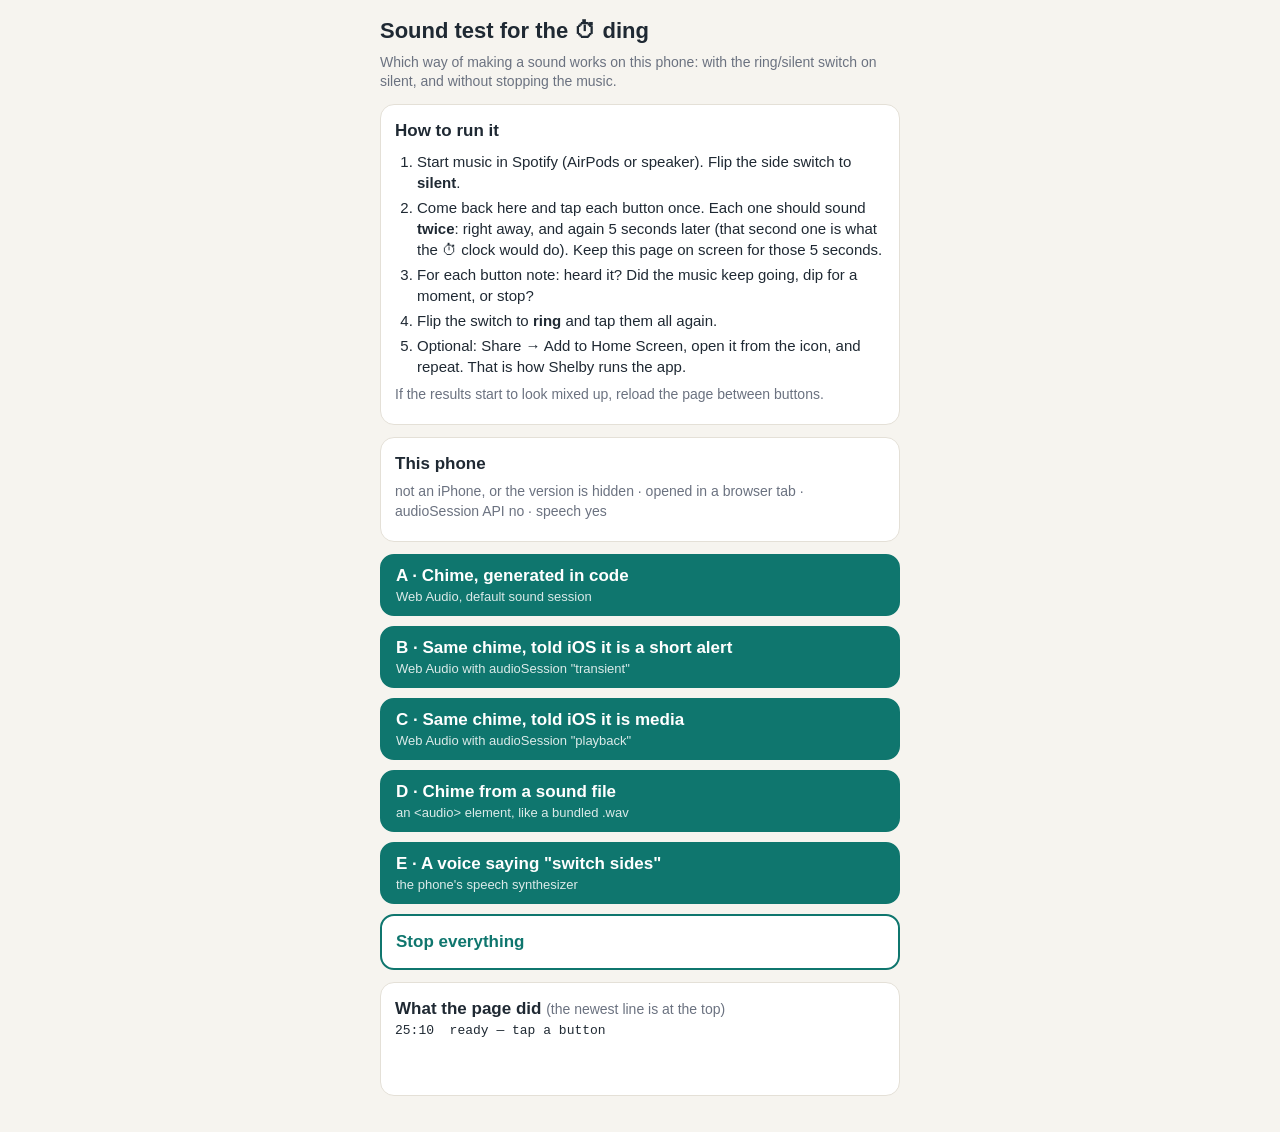
==== sound-test.html @ de1db7de "Add sound-test.html: a one-off page to pick the ⏱ ding sound route on Shelby's phone Five buttons, e" ====
<!doctype html>
<html lang="en">
<head>
  <meta charset="utf-8">
  <meta name="viewport" content="width=device-width, initial-scale=1, maximum-scale=1, user-scalable=no, viewport-fit=cover">
  <title>Sound test</title>
  <!-- Add to Home Screen works, so the same test can be run the way Shelby runs the app -->
  <meta name="apple-mobile-web-app-capable" content="yes">
  <meta name="apple-mobile-web-app-title" content="Sound test">
  <meta name="theme-color" content="#0f766e">
  <style>
    :root { --bg: #f6f4ef; --card: #fff; --text: #1f2933; --muted: #6b7280; --line: #e4e0d7; --accent: #0f766e; --ink: #fff; }
    @media (prefers-color-scheme: dark) {
      :root { --bg: #111417; --card: #1b1f24; --text: #eef0f2; --muted: #9aa3ad; --line: #2b323a; --accent: #2dd4bf; --ink: #06211e; }
    }
    * { box-sizing: border-box; }
    body { margin: 0; padding: calc(env(safe-area-inset-top, 0px) + 16px) 16px calc(env(safe-area-inset-bottom, 0px) + 24px);
           font: 17px/1.4 -apple-system, BlinkMacSystemFont, "Segoe UI", Roboto, Helvetica, Arial, sans-serif; color: var(--text); background: var(--bg); }
    main { max-width: 520px; margin: 0 auto; }
    h1 { font-size: 22px; margin: 0 0 4px; }
    p { margin: 6px 0; }
    .muted { color: var(--muted); font-size: 14px; }
    ol { padding-left: 22px; margin: 8px 0; font-size: 15px; }
    li { margin: 4px 0; }
    .card { background: var(--card); border: 1px solid var(--line); border-radius: 14px; padding: 14px; margin: 12px 0; }
    .btn { display: block; width: 100%; min-height: 56px; margin: 10px 0; padding: 8px 14px; border: 2px solid var(--accent); border-radius: 14px;
           background: var(--accent); color: var(--ink); font: inherit; font-weight: 700; text-align: left; }
    .btn small { display: block; font-weight: 400; font-size: 13px; opacity: 0.85; }
    .btn:disabled { opacity: 0.45; }
    .btn.ghost { background: var(--card); color: var(--accent); }
    #log { font: 13px/1.5 ui-monospace, Menlo, Consolas, monospace; white-space: pre-wrap; margin: 0; min-height: 60px; }
    .ok { color: #15803d; } .bad { color: #b91c1c; }
    @media (prefers-color-scheme: dark) { .ok { color: #4ade80; } .bad { color: #f87171; } }
  </style>
</head>
<body>
<main>
  <h1>Sound test for the ⏱ ding</h1>
  <p class="muted">Which way of making a sound works on this phone: with the ring/silent switch on silent, and without stopping the music.</p>

  <div class="card">
    <strong>How to run it</strong>
    <ol>
      <li>Start music in Spotify (AirPods or speaker). Flip the side switch to <strong>silent</strong>.</li>
      <li>Come back here and tap each button once. Each one should sound <strong>twice</strong>: right away, and again 5 seconds later (that second one is what the ⏱ clock would do). Keep this page on screen for those 5 seconds.</li>
      <li>For each button note: heard it? Did the music keep going, dip for a moment, or stop?</li>
      <li>Flip the switch to <strong>ring</strong> and tap them all again.</li>
      <li>Optional: Share → Add to Home Screen, open it from the icon, and repeat. That is how Shelby runs the app.</li>
    </ol>
    <p class="muted">If the results start to look mixed up, reload the page between buttons.</p>
  </div>

  <div class="card">
    <strong>This phone</strong>
    <p class="muted" id="info">…</p>
  </div>

  <button type="button" class="btn" data-test="webaudio">A · Chime, generated in code<small>Web Audio, default sound session</small></button>
  <button type="button" class="btn" data-test="transient">B · Same chime, told iOS it is a short alert<small>Web Audio with audioSession "transient"</small></button>
  <button type="button" class="btn" data-test="playback">C · Same chime, told iOS it is media<small>Web Audio with audioSession "playback"</small></button>
  <button type="button" class="btn" data-test="file">D · Chime from a sound file<small>an &lt;audio&gt; element, like a bundled .wav</small></button>
  <button type="button" class="btn" data-test="speech">E · A voice saying "switch sides"<small>the phone's speech synthesizer</small></button>
  <button type="button" class="btn ghost" data-test="stop">Stop everything</button>

  <div class="card">
    <strong>What the page did</strong> <span class="muted">(the newest line is at the top)</span>
    <pre id="log"></pre>
  </div>
</main>

<script>
(function () {
  'use strict';
  const logEl = document.getElementById('log');
  const lines = [];
  function log(msg, cls) {
    const t = new Date();
    const stamp = String(t.getMinutes()).padStart(2, '0') + ':' + String(t.getSeconds()).padStart(2, '0');
    lines.unshift('<span class="' + (cls || '') + '">' + stamp + '  ' + msg + '</span>');
    logEl.innerHTML = lines.slice(0, 40).join('\n');
  }

  // ---- what this phone has --------------------------------------------------------------------
  const ua = navigator.userAgent;
  const os = (ua.match(/OS (\d+[_.]\d+(?:[_.]\d+)?)/) || [])[1];
  const standalone = window.navigator.standalone === true || window.matchMedia('(display-mode: standalone)').matches;
  const hasSession = 'audioSession' in navigator;
  const hasSpeech = 'speechSynthesis' in window;
  document.getElementById('info').textContent =
    (os ? 'iOS ' + os.replace(/_/g, '.') : 'not an iPhone, or the version is hidden') +
    ' · ' + (standalone ? 'opened from the Home Screen icon' : 'opened in a browser tab') +
    ' · audioSession API ' + (hasSession ? 'yes' : 'no') +
    ' · speech ' + (hasSpeech ? 'yes' : 'no');

  // ---- A, B, C: a two-note chime made from oscillators (no file) -------------------------------
  let ctx = null;
  function getContext() {
    if (!ctx) {
      ctx = new (window.AudioContext || window.webkitAudioContext)();
      ctx.onstatechange = () => log('audio context is now "' + ctx.state + '"');
    }
    if (ctx.state !== 'running') ctx.resume().then(() => log('audio context resumed → "' + ctx.state + '"'));
    return ctx;
  }
  function chime(c) {
    const t0 = c.currentTime;
    [[880, 0], [1318.5, 0.16]].forEach(([freq, off]) => {
      const o = c.createOscillator();
      const g = c.createGain();
      o.type = 'sine';
      o.frequency.value = freq;
      g.gain.setValueAtTime(0.0001, t0 + off);
      g.gain.exponentialRampToValueAtTime(0.5, t0 + off + 0.012);
      g.gain.exponentialRampToValueAtTime(0.0001, t0 + off + 0.5);
      o.connect(g).connect(c.destination);
      o.start(t0 + off);
      o.stop(t0 + off + 0.55);
    });
  }
  function setSession(type) {
    if (!hasSession) { log('audioSession API not available here, using the default', 'bad'); return; }
    try { navigator.audioSession.type = type; log('audioSession.type = "' + type + '"'); }
    catch (e) { log('could not set audioSession.type: ' + e.message, 'bad'); }
  }
  function runChime(label, sessionType) {
    setSession(sessionType);
    const c = getContext();
    chime(c);
    log(label + ': chime played now (context "' + c.state + '")', 'ok');
    setTimeout(() => {
      chime(c);
      log(label + ': chime played again 5 s later, from a timer (context "' + c.state + '")', 'ok');
    }, 5000);
  }

  // ---- D: the same chime rendered to a .wav and played through an <audio> element --------------
  // The app would ship a real file; a generated one behaves the same way on iOS (it is "media").
  function wavUrl() {
    const rate = 22050, secs = 0.7, n = Math.floor(rate * secs);
    const pcm = new Int16Array(n);
    for (let i = 0; i < n; i++) {
      const t = i / rate;
      let v = Math.sin(2 * Math.PI * 880 * t) * Math.exp(-t * 9);
      if (t >= 0.16) v += Math.sin(2 * Math.PI * 1318.5 * (t - 0.16)) * Math.exp(-(t - 0.16) * 6);
      pcm[i] = Math.round(Math.max(-1, Math.min(1, v * 0.5)) * 32767);
    }
    const buf = new ArrayBuffer(44 + n * 2);
    const dv = new DataView(buf);
    const str = (o, s) => { for (let i = 0; i < s.length; i++) dv.setUint8(o + i, s.charCodeAt(i)); };
    str(0, 'RIFF'); dv.setUint32(4, 36 + n * 2, true); str(8, 'WAVE');
    str(12, 'fmt '); dv.setUint32(16, 16, true); dv.setUint16(20, 1, true); dv.setUint16(22, 1, true);
    dv.setUint32(24, rate, true); dv.setUint32(28, rate * 2, true); dv.setUint16(32, 2, true); dv.setUint16(34, 16, true);
    str(36, 'data'); dv.setUint32(40, n * 2, true);
    new Int16Array(buf, 44).set(pcm);
    return URL.createObjectURL(new Blob([buf], { type: 'audio/wav' }));
  }
  let audioEl = null;
  function runFile() {
    if (!audioEl) {
      audioEl = new Audio(wavUrl());
      audioEl.preload = 'auto';
      audioEl.setAttribute('playsinline', '');
    }
    const play = (when) => {
      audioEl.currentTime = 0;
      audioEl.play().then(() => log('D: file played ' + when, 'ok'))
        .catch(e => log('D: play() refused ' + when + ': ' + e.message, 'bad'));
    };
    play('now');
    setTimeout(() => play('again 5 s later, from a timer'), 5000);
  }

  // ---- E: the speech synthesizer ----------------------------------------------------------------
  function runSpeech() {
    if (!hasSpeech) { log('E: no speech synthesis on this phone', 'bad'); return; }
    const say = (when) => {
      const u = new SpeechSynthesisUtterance('Switch sides');
      u.rate = 1;
      u.onstart = () => log('E: speaking ' + when, 'ok');
      u.onerror = e => log('E: speech error ' + when + ': ' + e.error, 'bad');
      window.speechSynthesis.speak(u);
    };
    say('now');
    setTimeout(() => say('again 5 s later, from a timer'), 5000);
  }

  function stopAll() {
    if (ctx) ctx.close().then(() => log('audio context closed'));
    ctx = null;
    if (audioEl) { audioEl.pause(); audioEl.currentTime = 0; }
    if (hasSpeech) window.speechSynthesis.cancel();
    if (hasSession) { try { navigator.audioSession.type = 'auto'; } catch (e) { /* ignore */ } }
    log('stopped; sound session back to "auto"');
  }

  document.querySelectorAll('[data-test]').forEach(btn => {
    btn.addEventListener('click', () => {
      switch (btn.dataset.test) {
        case 'webaudio': runChime('A', 'auto'); break;
        case 'transient': runChime('B', 'transient'); break;
        case 'playback': runChime('C', 'playback'); break;
        case 'file': runFile(); break;
        case 'speech': runSpeech(); break;
        case 'stop': stopAll(); break;
      }
    });
  });
  log('ready — tap a button');
})();
</script>
</body>
</html>
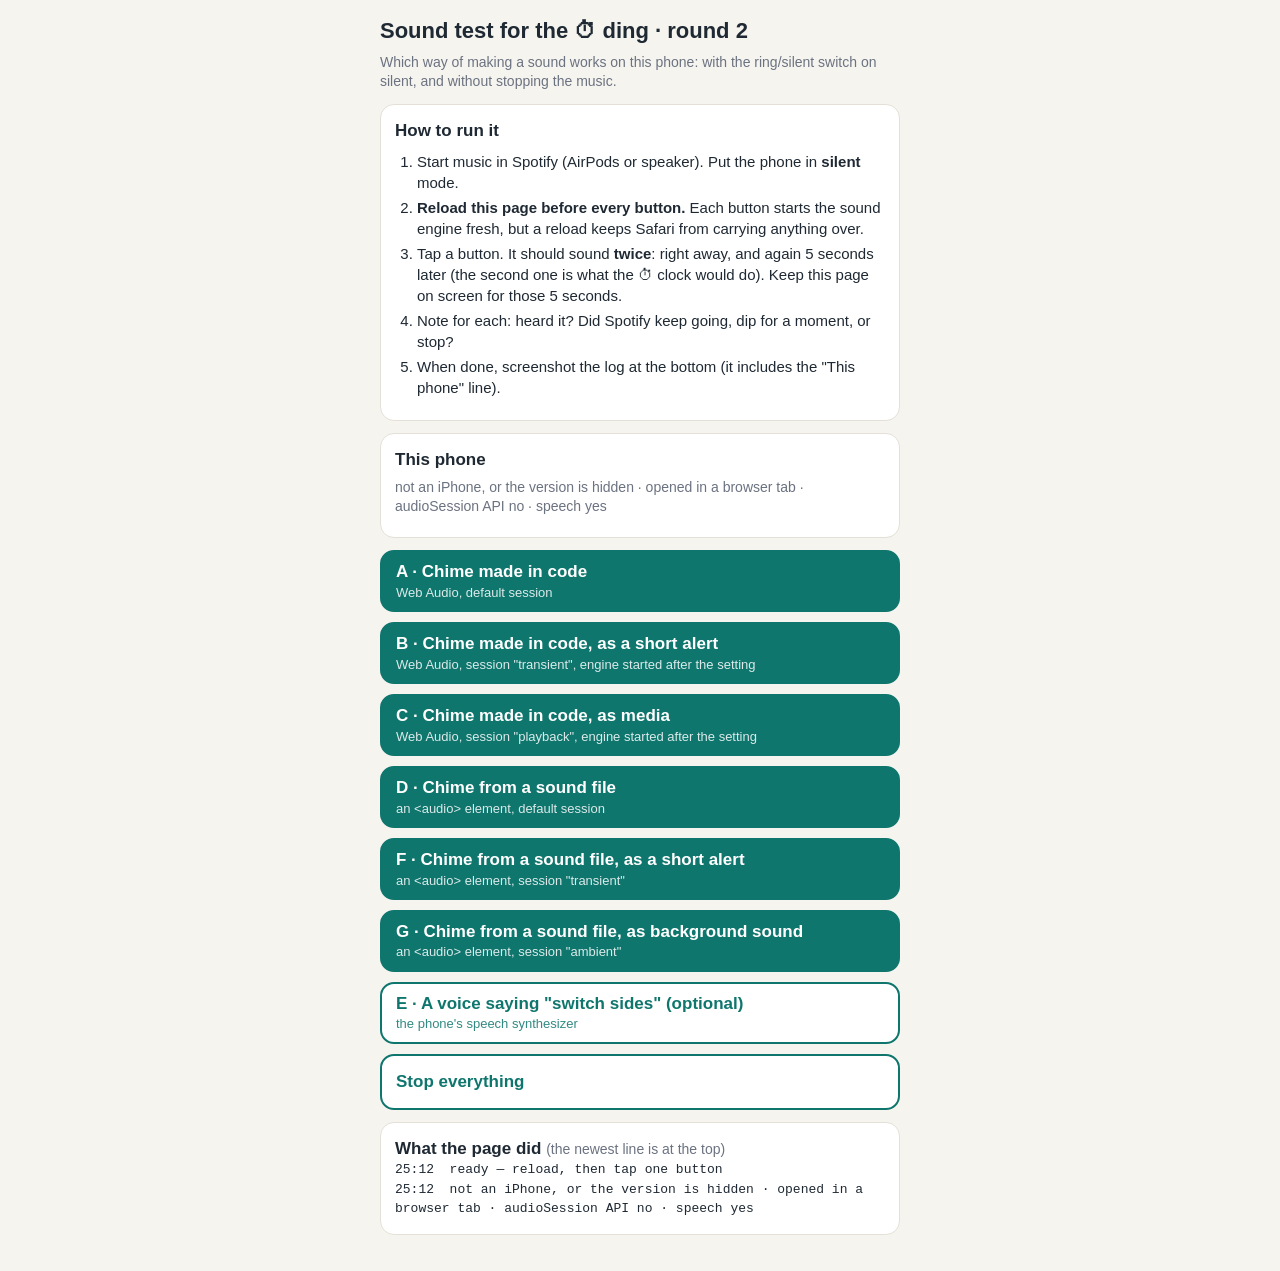
==== commit ba9c6289: "sound-test.html round 2: fresh engine per tap, file + "transient" route, phone details in the log Ro" ====
--- a/sound-test.html
+++ b/sound-test.html
@@ -26,7 +26,6 @@
     .btn { display: block; width: 100%; min-height: 56px; margin: 10px 0; padding: 8px 14px; border: 2px solid var(--accent); border-radius: 14px;
            background: var(--accent); color: var(--ink); font: inherit; font-weight: 700; text-align: left; }
     .btn small { display: block; font-weight: 400; font-size: 13px; opacity: 0.85; }
-    .btn:disabled { opacity: 0.45; }
     .btn.ghost { background: var(--card); color: var(--accent); }
     #log { font: 13px/1.5 ui-monospace, Menlo, Consolas, monospace; white-space: pre-wrap; margin: 0; min-height: 60px; }
     .ok { color: #15803d; } .bad { color: #b91c1c; }
@@ -35,19 +34,18 @@
 </head>
 <body>
 <main>
-  <h1>Sound test for the ⏱ ding</h1>
+  <h1>Sound test for the ⏱ ding · round 2</h1>
   <p class="muted">Which way of making a sound works on this phone: with the ring/silent switch on silent, and without stopping the music.</p>
 
   <div class="card">
     <strong>How to run it</strong>
     <ol>
-      <li>Start music in Spotify (AirPods or speaker). Flip the side switch to <strong>silent</strong>.</li>
-      <li>Come back here and tap each button once. Each one should sound <strong>twice</strong>: right away, and again 5 seconds later (that second one is what the ⏱ clock would do). Keep this page on screen for those 5 seconds.</li>
-      <li>For each button note: heard it? Did the music keep going, dip for a moment, or stop?</li>
-      <li>Flip the switch to <strong>ring</strong> and tap them all again.</li>
-      <li>Optional: Share → Add to Home Screen, open it from the icon, and repeat. That is how Shelby runs the app.</li>
+      <li>Start music in Spotify (AirPods or speaker). Put the phone in <strong>silent</strong> mode.</li>
+      <li><strong>Reload this page before every button.</strong> Each button starts the sound engine fresh, but a reload keeps Safari from carrying anything over.</li>
+      <li>Tap a button. It should sound <strong>twice</strong>: right away, and again 5 seconds later (the second one is what the ⏱ clock would do). Keep this page on screen for those 5 seconds.</li>
+      <li>Note for each: heard it? Did Spotify keep going, dip for a moment, or stop?</li>
+      <li>When done, screenshot the log at the bottom (it includes the "This phone" line).</li>
     </ol>
-    <p class="muted">If the results start to look mixed up, reload the page between buttons.</p>
   </div>
 
   <div class="card">
@@ -55,11 +53,13 @@
     <p class="muted" id="info">…</p>
   </div>
 
-  <button type="button" class="btn" data-test="webaudio">A · Chime, generated in code<small>Web Audio, default sound session</small></button>
-  <button type="button" class="btn" data-test="transient">B · Same chime, told iOS it is a short alert<small>Web Audio with audioSession "transient"</small></button>
-  <button type="button" class="btn" data-test="playback">C · Same chime, told iOS it is media<small>Web Audio with audioSession "playback"</small></button>
-  <button type="button" class="btn" data-test="file">D · Chime from a sound file<small>an &lt;audio&gt; element, like a bundled .wav</small></button>
-  <button type="button" class="btn" data-test="speech">E · A voice saying "switch sides"<small>the phone's speech synthesizer</small></button>
+  <button type="button" class="btn" data-test="chime:auto">A · Chime made in code<small>Web Audio, default session</small></button>
+  <button type="button" class="btn" data-test="chime:transient">B · Chime made in code, as a short alert<small>Web Audio, session "transient", engine started after the setting</small></button>
+  <button type="button" class="btn" data-test="chime:playback">C · Chime made in code, as media<small>Web Audio, session "playback", engine started after the setting</small></button>
+  <button type="button" class="btn" data-test="file:auto">D · Chime from a sound file<small>an &lt;audio&gt; element, default session</small></button>
+  <button type="button" class="btn" data-test="file:transient">F · Chime from a sound file, as a short alert<small>an &lt;audio&gt; element, session "transient"</small></button>
+  <button type="button" class="btn" data-test="file:ambient">G · Chime from a sound file, as background sound<small>an &lt;audio&gt; element, session "ambient"</small></button>
+  <button type="button" class="btn ghost" data-test="speech">E · A voice saying "switch sides" (optional)<small>the phone's speech synthesizer</small></button>
   <button type="button" class="btn ghost" data-test="stop">Stop everything</button>
 
   <div class="card">
@@ -86,21 +86,26 @@
   const standalone = window.navigator.standalone === true || window.matchMedia('(display-mode: standalone)').matches;
   const hasSession = 'audioSession' in navigator;
   const hasSpeech = 'speechSynthesis' in window;
-  document.getElementById('info').textContent =
-    (os ? 'iOS ' + os.replace(/_/g, '.') : 'not an iPhone, or the version is hidden') +
+  const info = (os ? 'iOS ' + os.replace(/_/g, '.') : 'not an iPhone, or the version is hidden') +
     ' · ' + (standalone ? 'opened from the Home Screen icon' : 'opened in a browser tab') +
     ' · audioSession API ' + (hasSession ? 'yes' : 'no') +
     ' · speech ' + (hasSpeech ? 'yes' : 'no');
-
-  // ---- A, B, C: a two-note chime made from oscillators (no file) -------------------------------
+  document.getElementById('info').textContent = info;
+
+  // ---- the sound session: what iOS is told the page's sound is ----------------------------------
+  function setSession(type) {
+    if (!hasSession) { log('audioSession API not on this phone; "' + type + '" ignored', type === 'auto' ? '' : 'bad'); return; }
+    try {
+      navigator.audioSession.type = type;
+      log('audioSession.type set to "' + type + '", reads back "' + navigator.audioSession.type + '", state "' + navigator.audioSession.state + '"');
+    } catch (e) { log('could not set audioSession.type: ' + e.message, 'bad'); }
+  }
+
+  // ---- A, B, C: a two-note chime made from oscillators (no file), a fresh engine every tap -------
   let ctx = null;
-  function getContext() {
-    if (!ctx) {
-      ctx = new (window.AudioContext || window.webkitAudioContext)();
-      ctx.onstatechange = () => log('audio context is now "' + ctx.state + '"');
-    }
-    if (ctx.state !== 'running') ctx.resume().then(() => log('audio context resumed → "' + ctx.state + '"'));
-    return ctx;
+  function closeContext() {
+    if (ctx) { try { ctx.close(); } catch (e) { /* ignore */ } }
+    ctx = null;
   }
   function chime(c) {
     const t0 = c.currentTime;
@@ -117,23 +122,22 @@
       o.stop(t0 + off + 0.55);
     });
   }
-  function setSession(type) {
-    if (!hasSession) { log('audioSession API not available here, using the default', 'bad'); return; }
-    try { navigator.audioSession.type = type; log('audioSession.type = "' + type + '"'); }
-    catch (e) { log('could not set audioSession.type: ' + e.message, 'bad'); }
-  }
   function runChime(label, sessionType) {
-    setSession(sessionType);
-    const c = getContext();
-    chime(c);
-    log(label + ': chime played now (context "' + c.state + '")', 'ok');
-    setTimeout(() => {
+    closeContext();
+    setSession(sessionType);                                 // before the engine exists, so it starts with this setting
+    ctx = new (window.AudioContext || window.webkitAudioContext)();
+    const c = ctx;
+    c.onstatechange = () => log(label + ': engine is now "' + c.state + '"');
+    const go = (when) => {
       chime(c);
-      log(label + ': chime played again 5 s later, from a timer (context "' + c.state + '")', 'ok');
-    }, 5000);
-  }
-
-  // ---- D: the same chime rendered to a .wav and played through an <audio> element --------------
+      log(label + ': chime played ' + when + ' (engine "' + c.state + '")', 'ok');
+    };
+    if (c.state === 'running') go('now');
+    else c.resume().then(() => go('now')).catch(e => log(label + ': engine would not start: ' + e.message, 'bad'));
+    setTimeout(() => go('again 5 s later, from a timer'), 5000);
+  }
+
+  // ---- D, F, G: the same chime rendered to a .wav and played through an <audio> element ----------
   // The app would ship a real file; a generated one behaves the same way on iOS (it is "media").
   function wavUrl() {
     const rate = 22050, secs = 0.7, n = Math.floor(rate * secs);
@@ -155,16 +159,17 @@
     return URL.createObjectURL(new Blob([buf], { type: 'audio/wav' }));
   }
   let audioEl = null;
-  function runFile() {
-    if (!audioEl) {
-      audioEl = new Audio(wavUrl());
-      audioEl.preload = 'auto';
-      audioEl.setAttribute('playsinline', '');
-    }
+  function runFile(label, sessionType) {
+    if (audioEl) { audioEl.pause(); }
+    setSession(sessionType);
+    audioEl = new Audio(wavUrl());
+    audioEl.preload = 'auto';
+    audioEl.setAttribute('playsinline', '');
+    const el = audioEl;
     const play = (when) => {
-      audioEl.currentTime = 0;
-      audioEl.play().then(() => log('D: file played ' + when, 'ok'))
-        .catch(e => log('D: play() refused ' + when + ': ' + e.message, 'bad'));
+      el.currentTime = 0;
+      el.play().then(() => log(label + ': file played ' + when, 'ok'))
+        .catch(e => log(label + ': play() refused ' + when + ': ' + e.message, 'bad'));
     };
     play('now');
     setTimeout(() => play('again 5 s later, from a timer'), 5000);
@@ -185,8 +190,7 @@
   }
 
   function stopAll() {
-    if (ctx) ctx.close().then(() => log('audio context closed'));
-    ctx = null;
+    closeContext();
     if (audioEl) { audioEl.pause(); audioEl.currentTime = 0; }
     if (hasSpeech) window.speechSynthesis.cancel();
     if (hasSession) { try { navigator.audioSession.type = 'auto'; } catch (e) { /* ignore */ } }
@@ -195,17 +199,17 @@
 
   document.querySelectorAll('[data-test]').forEach(btn => {
     btn.addEventListener('click', () => {
-      switch (btn.dataset.test) {
-        case 'webaudio': runChime('A', 'auto'); break;
-        case 'transient': runChime('B', 'transient'); break;
-        case 'playback': runChime('C', 'playback'); break;
-        case 'file': runFile(); break;
-        case 'speech': runSpeech(); break;
-        case 'stop': stopAll(); break;
-      }
+      const [what, type] = btn.dataset.test.split(':');
+      const label = what === 'stop' ? 'Stop' : btn.textContent.trim().charAt(0);   // the letter on the button
+      log('— tapped ' + label + ' —');
+      if (what === 'chime') runChime(label, type);
+      else if (what === 'file') runFile(label, type);
+      else if (what === 'speech') runSpeech();
+      else stopAll();
     });
   });
-  log('ready — tap a button');
+  log(info);
+  log('ready — reload, then tap one button');
 })();
 </script>
 </body>
